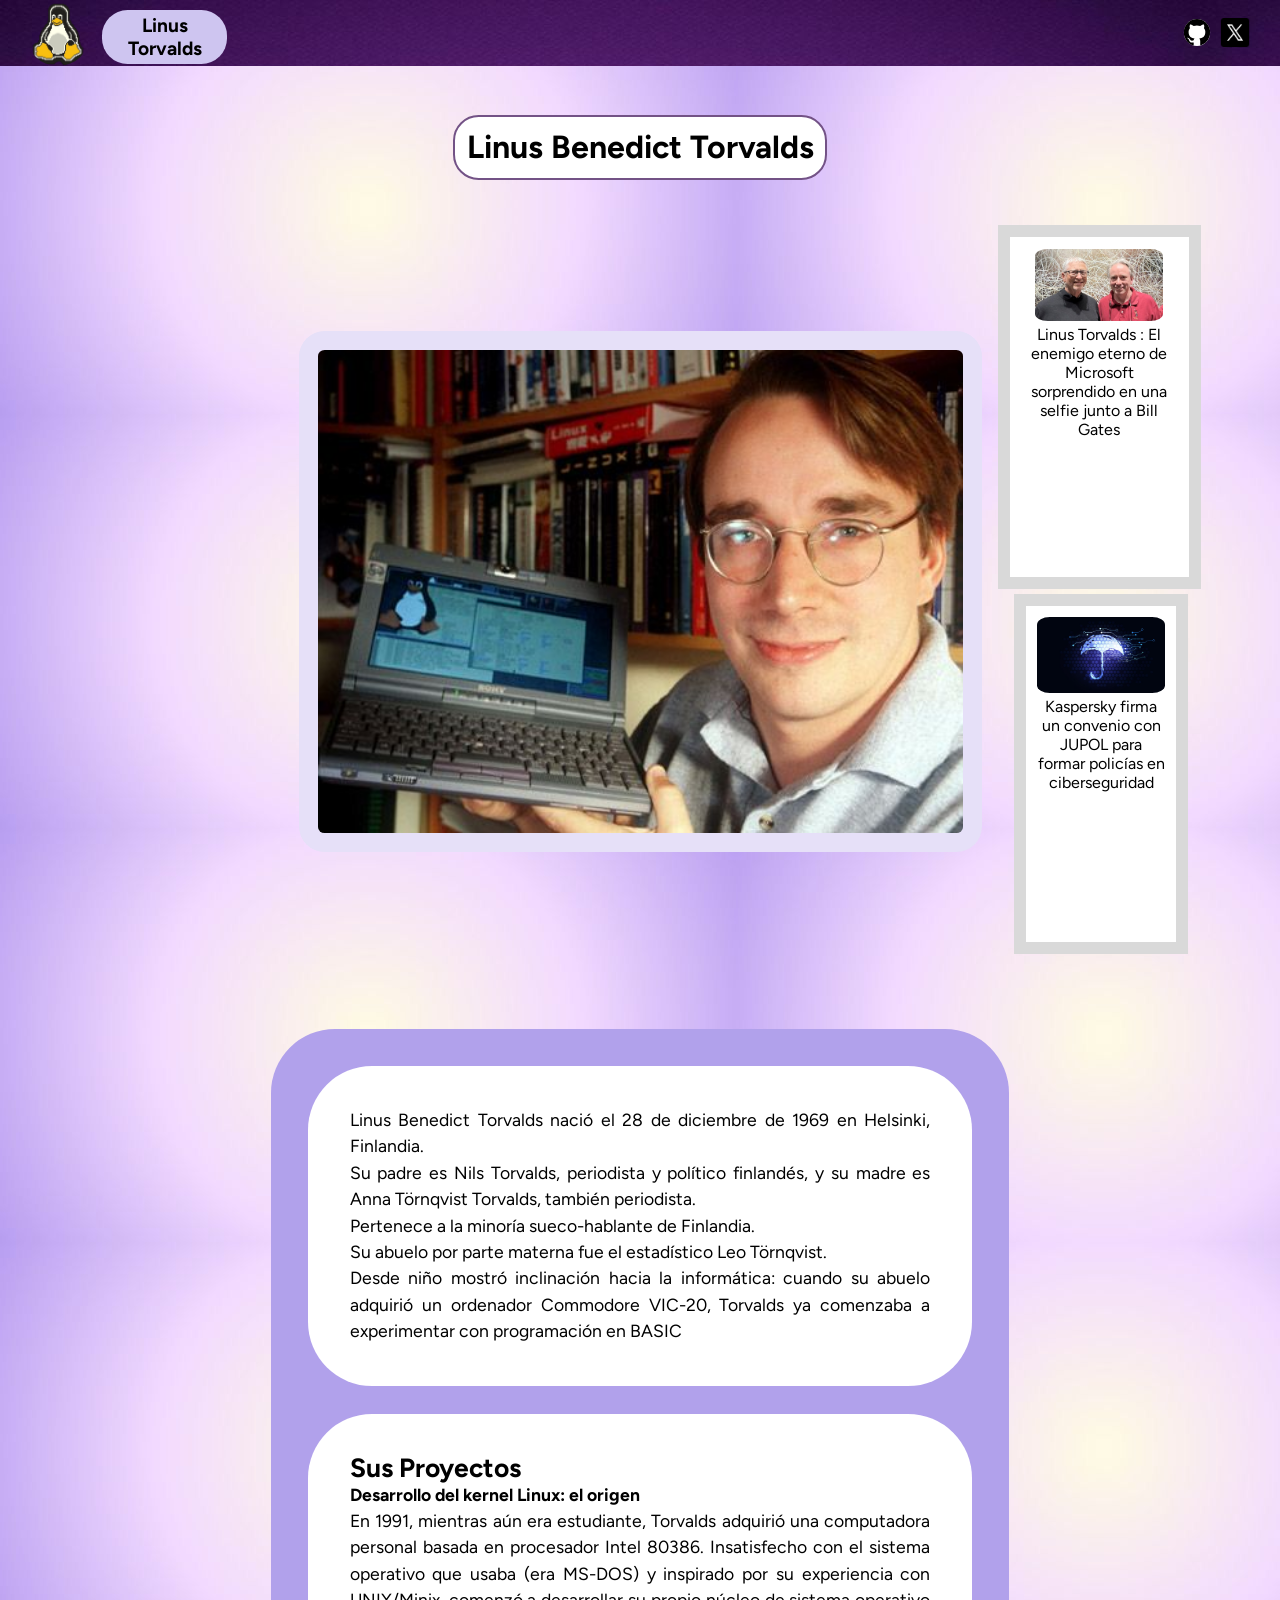
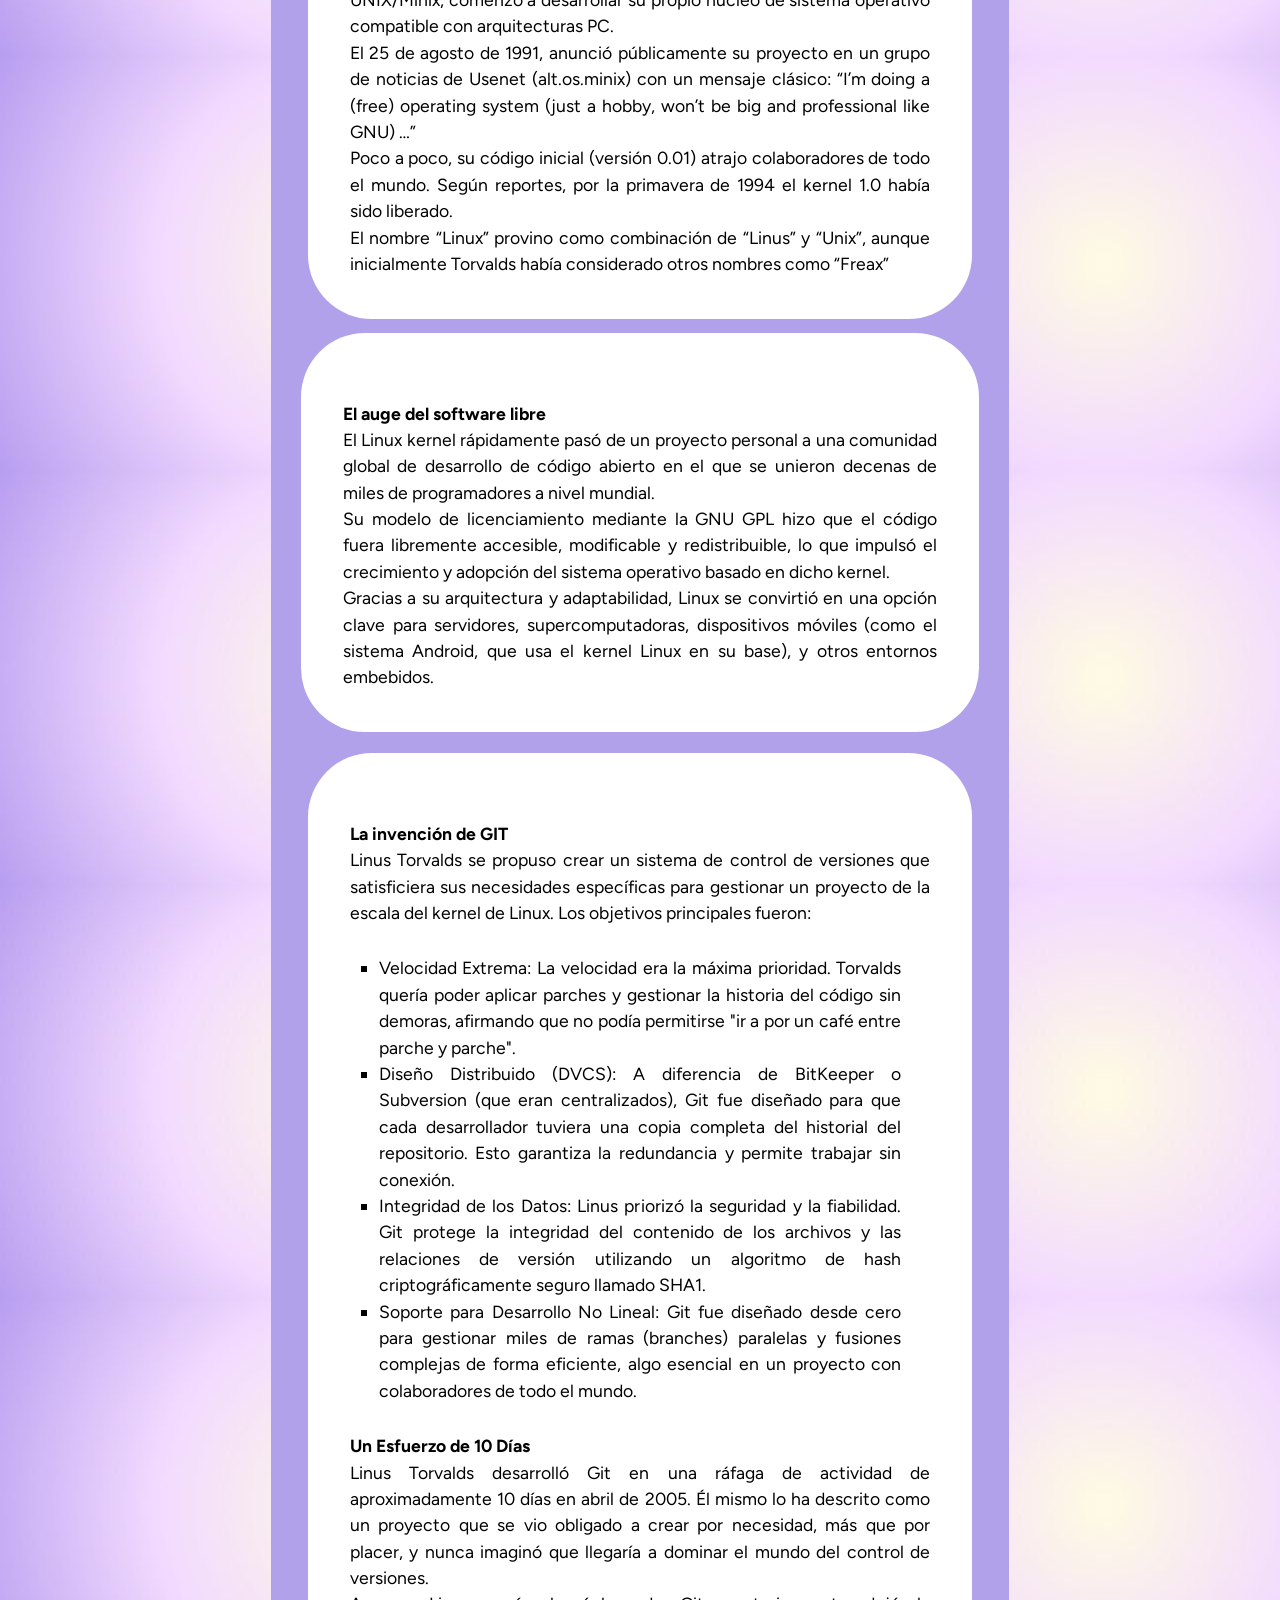
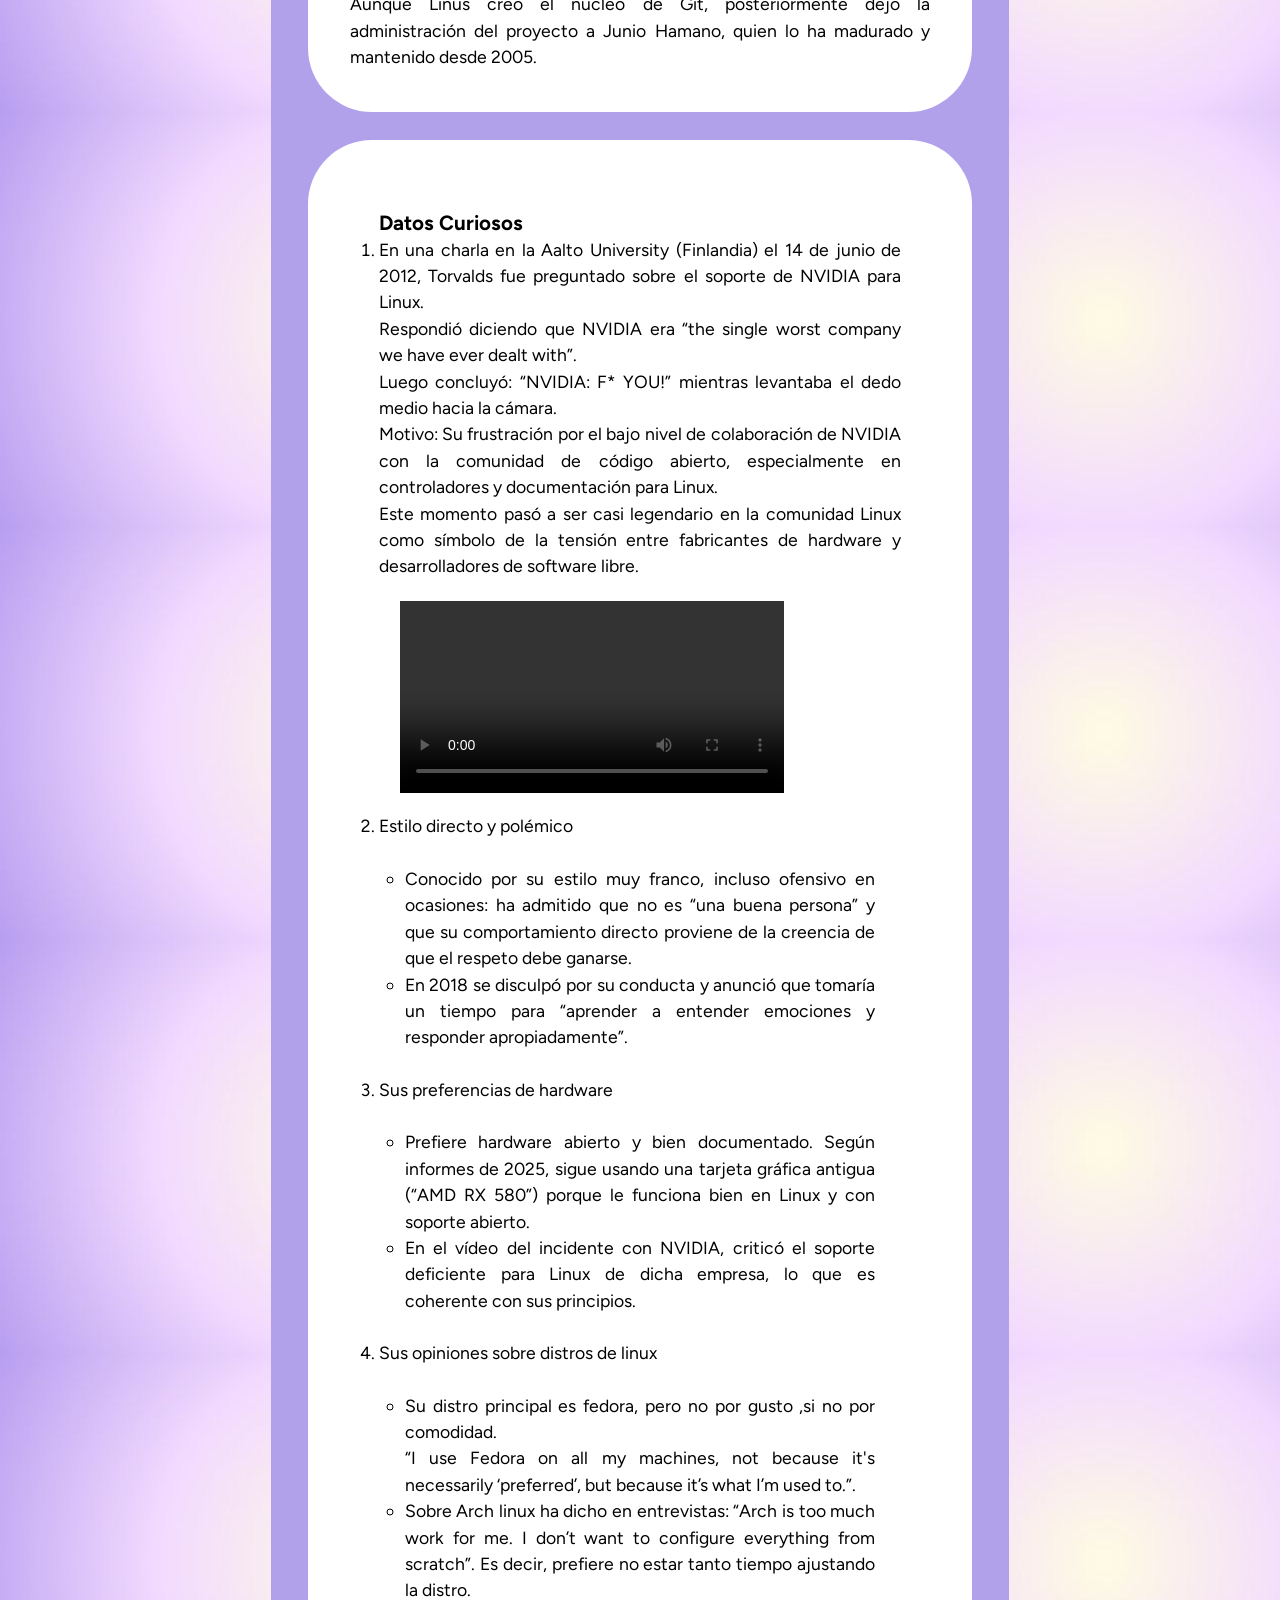
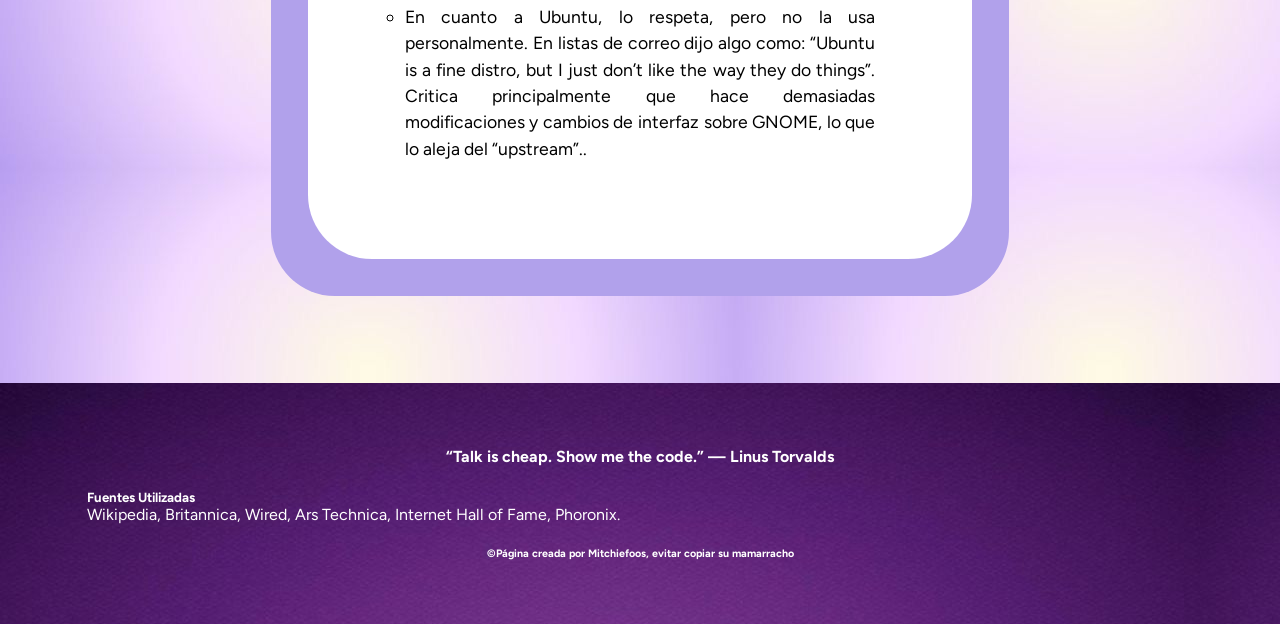
==== linus/index.html @ 771e883f "Initial commit" ====
<!DOCTYPE html>
<html lang="en">
  <head>
    <meta charset="UTF-8" />
    <meta name="viewport" content="width=device-width, initial-scale=1.0" />
    <title>Linus Torvalds</title>
    <link rel="icon" type="image/png" href="favicon-32x32.png" />
    <link rel="stylesheet" href="style.css" />
    <link rel="preconnect" href="https://fonts.googleapis.com">
    <link rel="preconnect" href="https://fonts.gstatic.com" crossorigin>
    <link href="https://fonts.googleapis.com/css2?family=Figtree:ital,wght@0,300..900;1,300..900&family=Jersey+10&display=swap" rel="stylesheet">
  </head>
 
 
 

  <body>
    <header>
        <div class="izquierda">
          <img src="tux.png" alt="Tux the Linux Penguin" class="logotux"/>
          <h1 class="headertext">Linus Torvalds</h1>
         </div>
          
        <div class="derecha">
          <a href="https://github.com/torvalds" target="_blank"> 
            <img src="github-svgrepo-com.svg" alt="Github Logo" class="redeslogos"/>
          </a>
            <a href="https://x.com/Linus__Torvalds" target="_blank">
              <img src="icons8-x-48.png" alt="Twitter X Logo" class="redeslogos"/>
            </a>
        </div>
    </header>

    
    <main>
      
    
      <div class="contenedorprincipal">
        <h2 class="titulo">Linus Benedict Torvalds</h2>
        <div class="comienzo">
        <img src="linus.jpg" alt="Linus Torvalds" class="linus"/>
         <aside>
           <div class="linustorvalds">
            <img class="bill" src="linusybill.jpg" alt="Linus Torvalds and Bill Gates">
            <a href="https://larepublica.pe/tecnologia/2025/06/23/creo-linux-y-fue-enemigo-de-microsoft-por-decadas-acaba-de-conocer-a-bill-gates-y-se-tomaron-un-selfie-linus-torvalds-446062" target="_blank">
            <p>Linus Torvalds : El enemigo eterno de Microsoft sorprendido en una selfie junto a Bill Gates</p></a>
          </div>
          <div class="kaspersky">
            <img class="kasperskyimg" src="kaspersky.jpeg" alt="Logo Ciberseguridad">
           <a href="https://www.msn.com/es-es/noticias/tecnologia/kaspersky-firma-un-convenio-con-jupol-para-formar-polic%C3%ADas-en-ciberseguridad/ar-AA1Pm8oT" target="_blank">
            <p>Kaspersky firma un convenio con JUPOL para formar policías en ciberseguridad</p></a>
          </div>
          </aside>
      </div>
     
      <div class="parrafos">
      <section class="primerparrafo">
        <p> Linus Benedict Torvalds nació el 28 de diciembre de 1969 en Helsinki, Finlandia. <br>Su padre es Nils Torvalds, periodista
           y político finlandés, y su madre es Anna Törnqvist Torvalds, también periodista. <br>Pertenece a la minoría sueco-hablante 
           de Finlandia. <br>Su abuelo por parte materna fue el estadístico Leo Törnqvist. 
           <br>Desde niño mostró inclinación hacia la informática: cuando su abuelo adquirió un ordenador Commodore VIC-20, Torvalds ya comenzaba 
           a experimentar con programación en BASIC</p>
      </section>
       
      
      <section class="segundoparrafo">
         <h2>Sus Proyectos</h2>
          <p><strong>Desarrollo del kernel Linux: el origen</strong>
          <br>En 1991, mientras aún era estudiante, Torvalds adquirió una computadora personal basada en procesador Intel 80386. Insatisfecho con 
          el sistema operativo que usaba (era MS-DOS) y inspirado por su experiencia con UNIX/Minix, comenzó a desarrollar su propio núcleo de 
          sistema operativo compatible con arquitecturas PC.<br> El 25 de agosto de 1991, anunció públicamente su proyecto en un grupo de noticias de Usenet (alt.os.minix) con un mensaje clásico:
          “I’m doing a (free) operating system (just a hobby, won’t be big and professional like GNU) …”
          <br>Poco a poco, su código inicial (versión 0.01) atrajo colaboradores de todo el mundo. Según reportes, por la primavera de 1994 el kernel 1.0 había sido liberado.
          <br>El nombre “Linux” provino como combinación de “Linus” y “Unix”, aunque inicialmente Torvalds había considerado otros nombres como “Freax”
        </p>
      </section>
     <section class="tercerparrafo">
      <p>
        <br><strong>El auge del software libre</strong>
          <br>El Linux kernel rápidamente pasó de un proyecto personal a una comunidad global de desarrollo de código abierto en el que se unieron decenas de miles de programadores a nivel mundial. 
          <br>Su modelo de licenciamiento mediante la GNU GPL hizo que el código fuera libremente accesible, modificable y redistribuible, lo que impulsó el crecimiento y adopción del sistema operativo basado en 
          dicho kernel.
          <br>Gracias a su arquitectura y adaptabilidad, Linux se convirtió en una opción clave para servidores, supercomputadoras, dispositivos móviles (como el sistema Android, que usa el kernel Linux en su base), y otros entornos embebidos.</p>
     </section>
      <section class="cuartoparrafo">
        <p><br><strong>La invención de GIT</strong>
          <br>Linus Torvalds se propuso crear un sistema de control de versiones que satisficiera sus necesidades específicas para gestionar un proyecto de la escala del kernel de Linux. Los objetivos principales fueron:
          <ul>
            <li type="square">Velocidad Extrema: La velocidad era la máxima prioridad. Torvalds quería poder aplicar parches y gestionar la historia del código sin demoras, afirmando que no podía permitirse "ir a por un café entre parche y parche".</li>
            <li type="square">Diseño Distribuido (DVCS): A diferencia de BitKeeper o Subversion (que eran centralizados), Git fue diseñado para que cada desarrollador tuviera una copia completa del historial del repositorio. Esto garantiza la redundancia y permite trabajar sin conexión.</li>
            <li type="square">Integridad de los Datos: Linus priorizó la seguridad y la fiabilidad. Git protege la integridad del contenido de los archivos y las relaciones de versión utilizando un algoritmo de hash criptográficamente seguro llamado SHA1.</li>
            <li type="square">Soporte para Desarrollo No Lineal: Git fue diseñado desde cero para gestionar miles de ramas (branches) paralelas y fusiones complejas de forma eficiente, algo esencial en un proyecto con colaboradores de todo el mundo.</li>
          </ul>
          <strong>Un Esfuerzo de 10 Días</strong>
          <br>Linus Torvalds desarrolló Git en una ráfaga de actividad de aproximadamente 10 días en abril de 2005. Él mismo lo ha descrito como un proyecto que se vio obligado a crear por necesidad, más que por placer, y nunca imaginó que llegaría a dominar el mundo del control de versiones.
          <br>Aunque Linus creó el núcleo de Git, posteriormente dejó la administración del proyecto a Junio Hamano, quien lo ha madurado y mantenido desde 2005.
        </p>
      </section>
        
        <section class="quintoparrafo">
         
          <ol>
            <h3>Datos Curiosos</h3>
            <li>En una charla en la Aalto University (Finlandia) el 14 de junio de 2012, Torvalds fue preguntado sobre el soporte de NVIDIA para Linux. 
                <br>Respondió diciendo que NVIDIA era “the single worst company we have ever dealt with”.
                <br>Luego concluyó: “NVIDIA: F* YOU!” mientras levantaba el dedo medio hacia la cámara. 
                <br>Motivo: Su frustración por el bajo nivel de colaboración de NVIDIA con la comunidad de código abierto, especialmente en controladores y documentación para Linux.
                <br>Este momento pasó a ser casi legendario en la comunidad Linux como símbolo de la tensión entre fabricantes de hardware y desarrolladores de software libre.</li>
                <video src="nvidiafakyu.mp4" controls class="nvidiavideo">
                  Tu navegador no soporta la etiqueta de video.
                </video>
                <li>Estilo directo y polémico
                  <ul>
                    <li type="circle">Conocido por su estilo muy franco, incluso ofensivo en ocasiones: ha admitido que no es “una buena persona” y que su comportamiento directo proviene de la creencia de que el respeto debe ganarse.</li>
                    <li type="circle">En 2018 se disculpó por su conducta y anunció que tomaría un tiempo para “aprender a entender emociones y responder apropiadamente”.</li>
                  </ul>
                </li>
              <li>Sus preferencias de hardware
                <ul>
                  <li>Prefiere hardware abierto y bien documentado. Según informes de 2025, sigue usando una tarjeta gráfica antigua (“AMD RX 580”) porque le funciona bien en Linux y con soporte abierto.</li>
                  <li>En el vídeo del incidente con NVIDIA, criticó el soporte deficiente para Linux de dicha empresa, lo que es coherente con sus principios.</li>
                  </ul>
                </li>
              <li>Sus opiniones sobre distros de linux
                <ul>
                  <li>Su distro principal es fedora, pero no por gusto ,si no por comodidad. <br> “I use Fedora on all my machines, not because it's necessarily ‘preferred’, but because it’s what I’m used to.”.</li>
                  <li>Sobre Arch linux ha dicho en entrevistas: “Arch is too much work for me. I don’t want to configure everything from scratch”. Es decir, prefiere no estar tanto tiempo ajustando la distro.</li>
                 <li>En cuanto a Ubuntu, lo respeta, pero no la usa personalmente. En listas de correo dijo algo como: “Ubuntu is a fine distro, but I just don’t like the way they do things”. Critica principalmente que hace demasiadas modificaciones y cambios de interfaz sobre GNOME, lo que lo aleja del “upstream”..</li>
                  </ul>
                </ul>
                </li>
              </ol>
            </section>
          </div>
          </div>
        
   </main>
     
          
          <footer>
            <h4>“Talk is cheap. Show me the code.” — Linus Torvalds</h4>
            <div class="fuentes">
            <h5>Fuentes Utilizadas</h5>
            <p> Wikipedia, Britannica, Wired, Ars Technica, Internet Hall of Fame, Phoronix.</p>
            </div>
            <h6>©Página creada por Mitchiefoos, evitar copiar su mamarracho</h6>
          </footer>
   
  </body>
</html>
---- linus/style.css ----
* {
  padding: 0%;
  margin: 0%;
  font-family: "Figtree", sans-serif;
  position: relative;
}

body {
  background-image: url(violeton.jpg);
}

header {
  background-image: url(fondomorao.jpg);
  display: flex;
  flex-direction: row;
  justify-content: space-between;
  font-size: 60%;
  padding: 0 2vw;
}
.headertext {
  margin-top: 5%;
  background-color: #cec5f0;
  width: 120%;
  height: fit-content;
  padding: 2%;
  border-radius: 2vw;
  text-align: center;
}

.izquierda {
  display: flex;
  flex-direction: row;
}

.derecha {
  display: flex;
  flex-direction: row;
  align-items: center;
}

.logotux {
  width: 20vw;
  height: 10vh;
  border-radius: 50%;
  margin-right: 1vw;
  margin-top: 1%;
}

.redeslogos {
  width: 10vw;
  height: auto;
  margin-right: 2%;
  margin-top: 3%;
}

.linus {
  width: 60vw;
  height: auto;
  padding: 2%;
  margin-top: 1%;
  background-color: #e6e0f8;
  border-radius: 2vw;
}

.titulo{
  font-size: 120%;
  text-align: center;
  margin-top: 2%;
  border: 2px solid #735286;
  padding: 1%;
  border-radius: 2vw;
  background-color: #ffffff;
}

.comienzo {
  text-align: center;

  padding: 2%;
  border-radius: 3vw;
}

.parrafos {
  text-align: justify;
  margin: 2%;
  padding: 2%;
  font-size: 100%;
  line-height: 150%;
  background-color: #b1a1eb;
  border-radius: 5vw;
}

.primerparrafo {
  background-color: #ffffff;
  border-radius: 5vw;
  padding: 3%;
  margin: 2%;
}
.projects {
  display: flex;
  text-align: center;
  margin: 2%;
  padding: 2%;
  background-color: #ffffff;
  width: 50vw;
  justify-content: center;
  border-radius: 2vw;
}
.segundoparrafo {
  background-color: #ffffff;
  border-radius: 5vw;
  padding: 3%;
  margin: 2%;
}

.tercerparrafo {
  background-color: #ffffff;
  border-radius: 5vw;
  padding: 3%;
  margin: 1%;
  margin-top: 0;
}

.cuartoparrafo {
  background-color: #ffffff;
  border-radius: 5vw;
  padding: 3%;
  margin: 2%;
}

.nvidiavideo {
  width: 65vw;
  height: auto;
  padding: 2%;
  margin: 2%;
  justify-content: center;
}

.quintoparrafo {
  background-color: #ffffff;
  border-radius: 5vw;
  padding: 3%;
  margin: 2%;
}

.linus {
  width: 50vw;
  height: auto;
  padding: 2%;
  margin-top: 1%;
}

ul {
  display: flex;
  flex-direction: column;
  margin: 5%;
}

ol {
  display: flex;
  flex-direction: column;
  margin: 5%;
}

aside {
  display: flex;
  flex-direction: row;
  gap: 1%;
  padding: 3%;
  justify-content: center;
  flex-wrap: nowrap;
  display: none;
}

.linustorvalds {
  padding: 5%;
  text-align: center;
  width: 35vw;
  border: 5vw solid #d9d9d9;
  width: 80%;
  height: auto;
  background-color: #ffffff;
}

.bill {
  width: 30vw;
  height: auto;
  border-radius: 10%;
}

.kaspersky {
  padding: 5%;
  text-align: center;
  width: 35vw;
  margin-left: 2%;
  border: 5vw solid #d9d9d9;
  background-color: #ffffff;
}

.kasperskyimg {
  width: 20vw;
  height: auto;
  border-radius: 10%;
}

footer {
  background-image: url(fondomorao.jpg);
  text-align: center;
  padding: 2%;
  margin-top: 5%;
  font-size: 80%;
  color: white;
  padding: 5%;
}

.fuentes {
  padding: 2%;
  text-align: left;
}

a {
  text-decoration: none;
  color: #000000;
}

a:hover {
  color: #8258ff;
  transition: 1s;
}

@media (min-width: 1024px) {
  .logotux {
    width: 5vw;
    height: auto;
    border-radius: 50%;
    margin-right: 1vw;
    margin-top: 1%;
  }

  .logotux:hover {
    transform: scale(1.09);
    transition-duration: 1s;
  }
  .redeslogos:hover {
    transform: scale(1.5);
    transition-duration: 1s;
  }

  .redeslogos {
    width: 3vw;
    height: auto;
    margin-right: 2%;
    margin-top: 3%;
  }
  .titulo {
    font-size: 200%;
    margin-top: 2%;
    border: 2px solid #735286;
    padding: 1%;
    border-radius: 2vw;
  }
  .comienzo {
    display: flex;
    flex-direction: row;
    align-items: center;
    margin: 2%;
    padding: 0%;
    border-radius: 3vw;
    margin-top: 0%;
    margin-left: 20%;
    margin-top: 1%;
  }
  .linus {
    display: flex;
    justify-content: center;
    height: auto;
    width: 60vw;
    margin-left: 3%;
  }
  .parrafos {
    font-size: 110%;
    height: auto;
    width: 60%;
    display: flex;
    flex-direction: column;
    justify-content: center;
    padding: 2%;
  }
  .primerparrafo {
    padding: 6%;
  }
  .segundoparrafo {
    padding: 6%;
  }
  .tercerparrafo {
    padding: 6%;
  }
  .cuartoparrafo {
    padding: 6%;
  }
  .quintoparrafo {
    padding: 6%;
  }

  .contenedorprincipal {
    display: flex;
    flex-direction: column;
    justify-content: center;
    align-items: center;
    gap: 0px;
    width: 90%;
    max-width: 1200px;
    margin-top: 2%;
  }

  main {
    display: flex;
    flex-direction: column;
    align-items: center;
    justify-content: center;
  }
  
  .datos {
    display: flex;
    justify-content: center;
    width: 30vw;
  }
  .nvidiavideo {
    display: flex;
    width: 30vw;
    max-width: 30vw;
    height: auto;
    padding: 2%;
    margin: 2%;
    justify-content: center;
  }

  .linustorvalds {
    width: 12vw;
    height: 35vh;
    border: 12px solid #d9d9d9;
    padding: 7%;
    margin: 3%;
    
  }
  .bill {
    width: 10vw;
    height: auto;
    border-radius: 10%;
  }

  .kaspersky {
    width: 10vw;
    height: 35vh;
    border: 12px solid #d9d9d9;
    padding: 6%;
  }

  .kasperskyimg {
    width: 10vw;
    height: auto;
    border-radius: 10%;
  }

  aside {
    display: flex;
    flex-direction: column;
    align-items: center;
  }

  footer {
    font-size: 100%;
  }
}
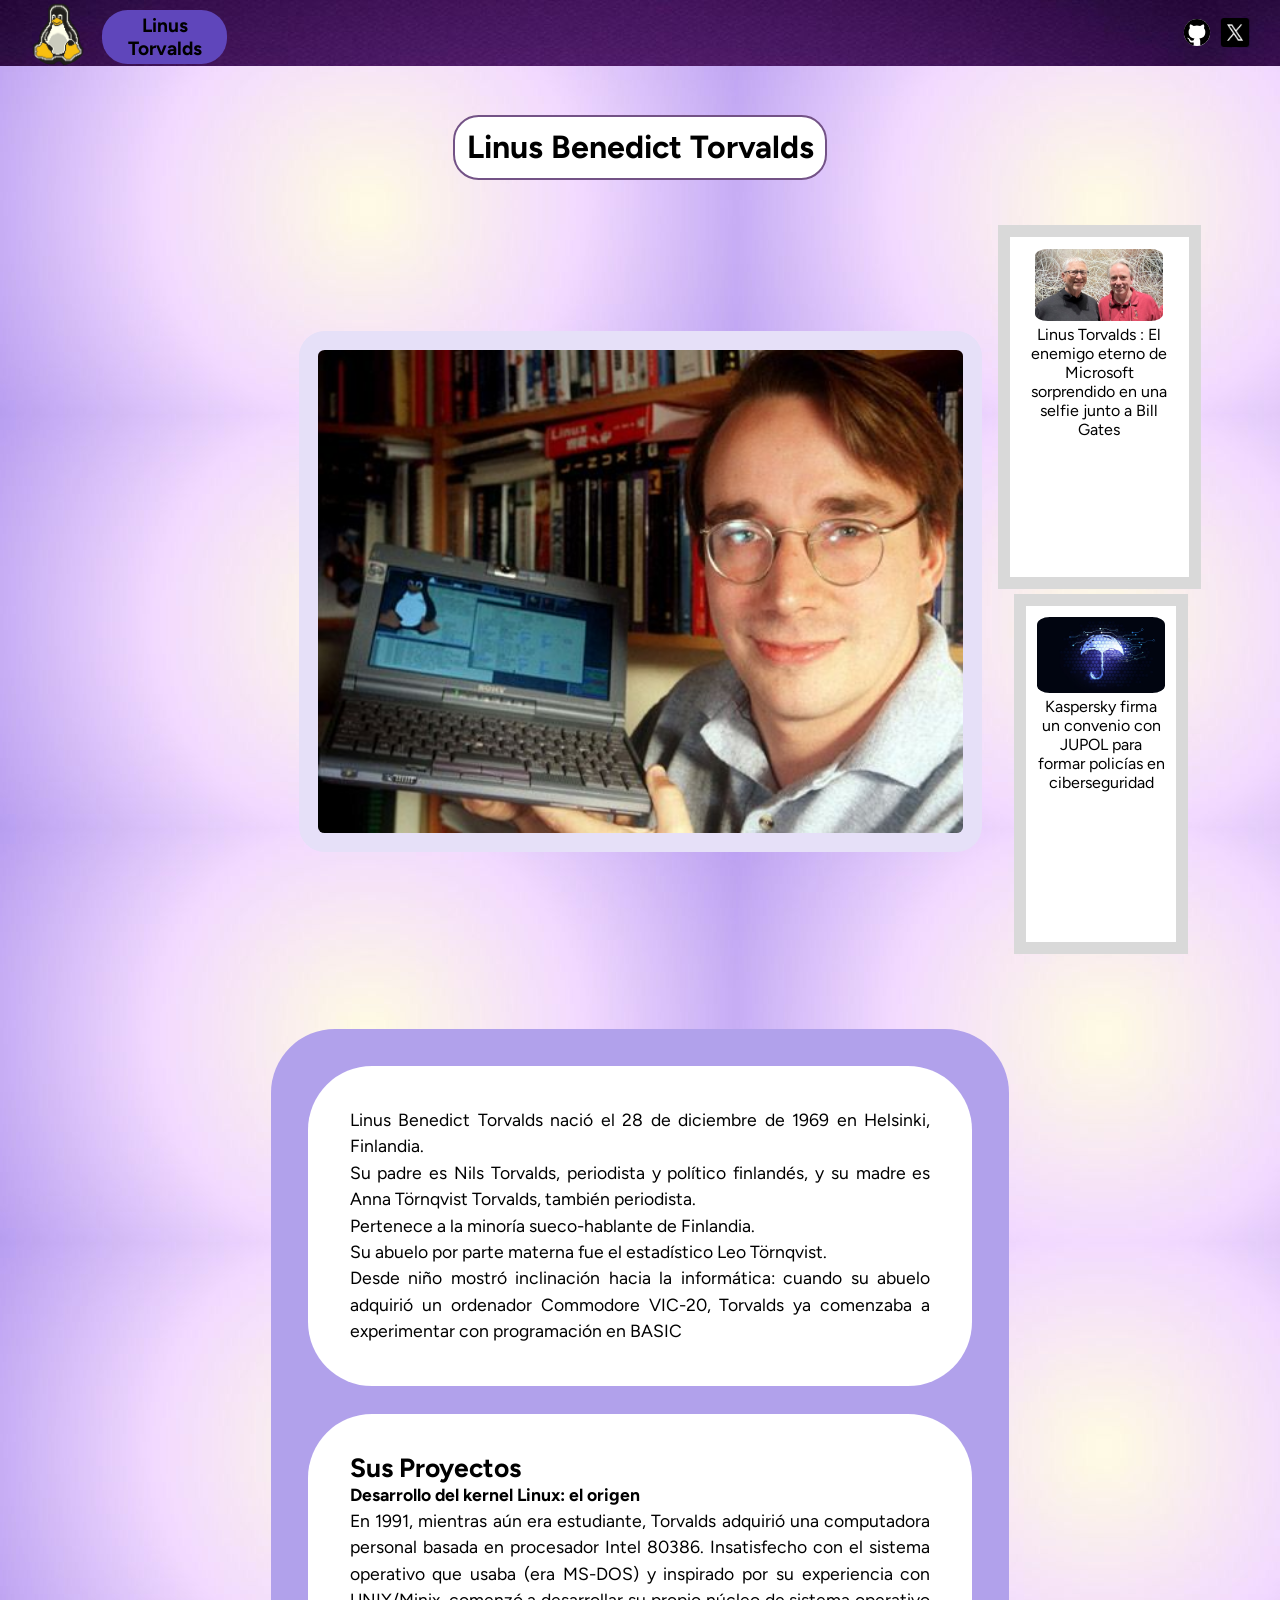
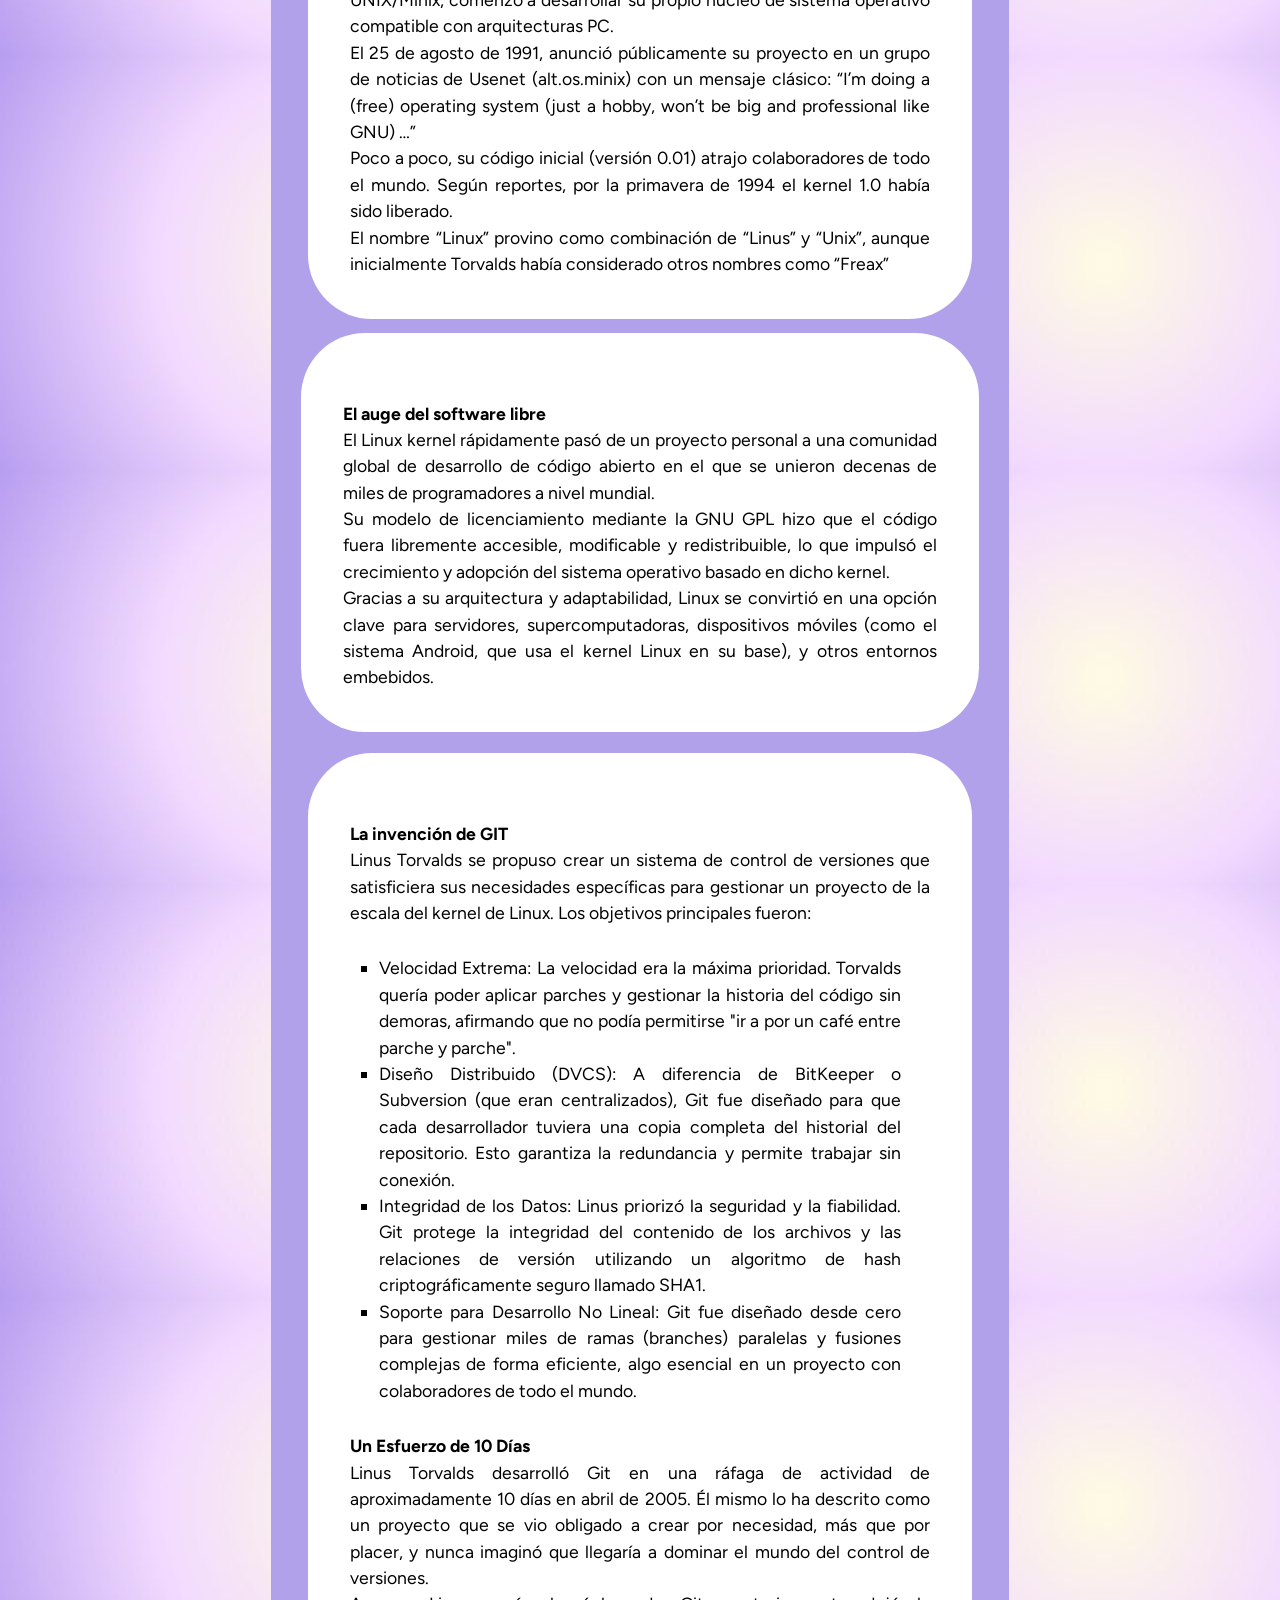
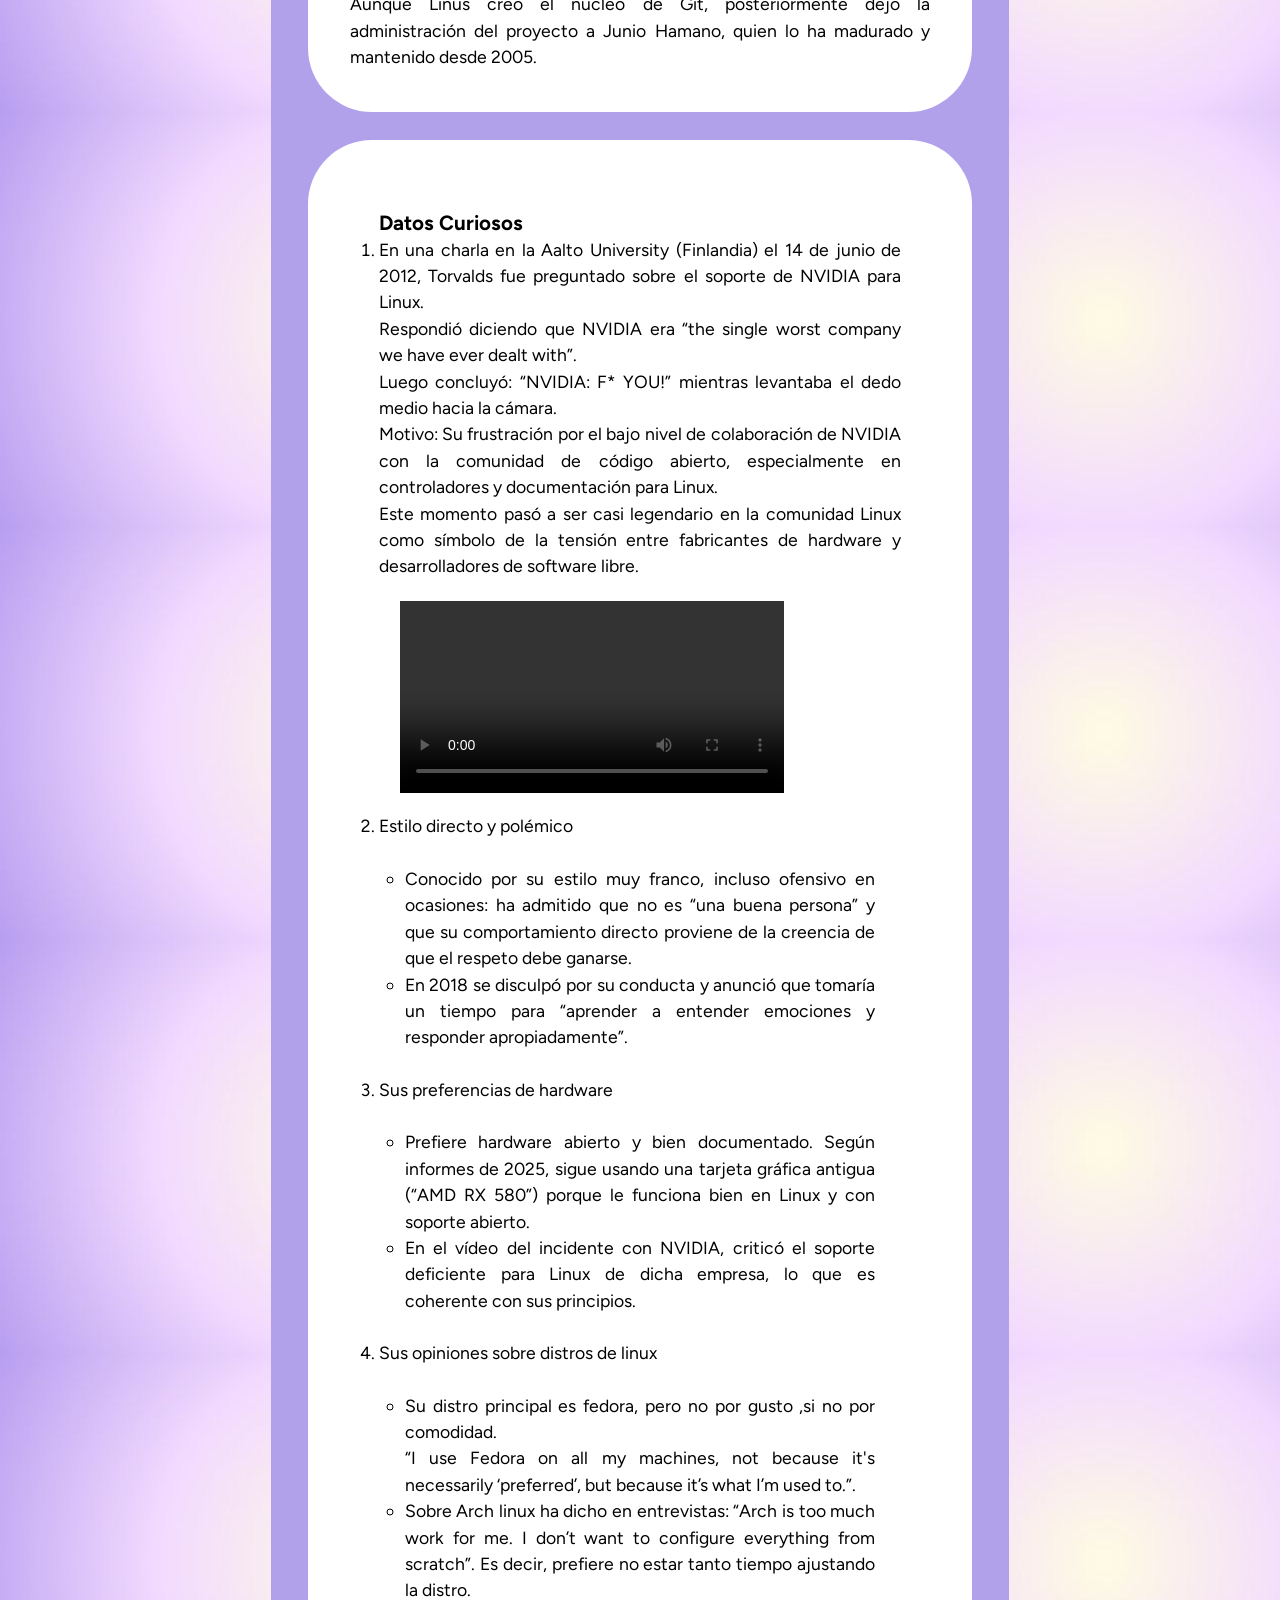
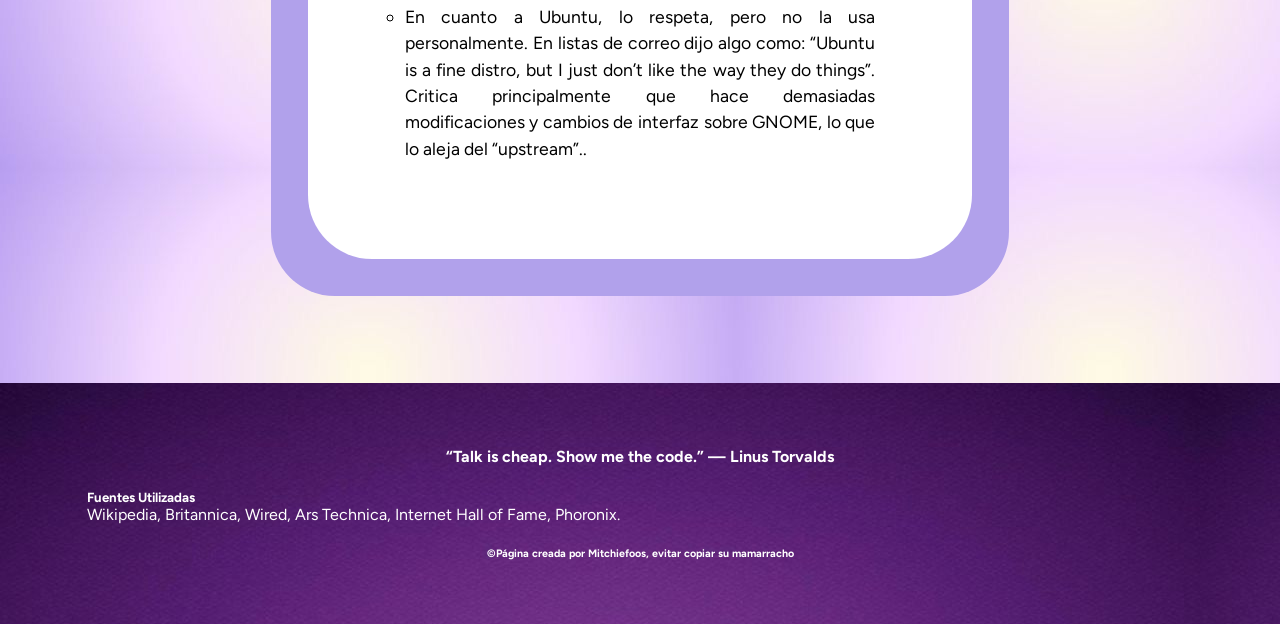
==== commit e5f9928c: "cambios en estilo de fondo" ====
--- a/linus/index.html
+++ b/linus/index.html
@@ -20,7 +20,8 @@
           <img src="tux.png" alt="Tux the Linux Penguin" class="logotux"/>
           <h1 class="headertext">Linus Torvalds</h1>
          </div>
-          
+       
+         
         <div class="derecha">
           <a href="https://github.com/torvalds" target="_blank"> 
             <img src="github-svgrepo-com.svg" alt="Github Logo" class="redeslogos"/>
--- a/linus/style.css
+++ b/linus/style.css
@@ -19,7 +19,7 @@
 }
 .headertext {
   margin-top: 5%;
-  background-color: #cec5f0;
+  background-color: #5f46bb;
   width: 120%;
   height: fit-content;
   padding: 2%;
